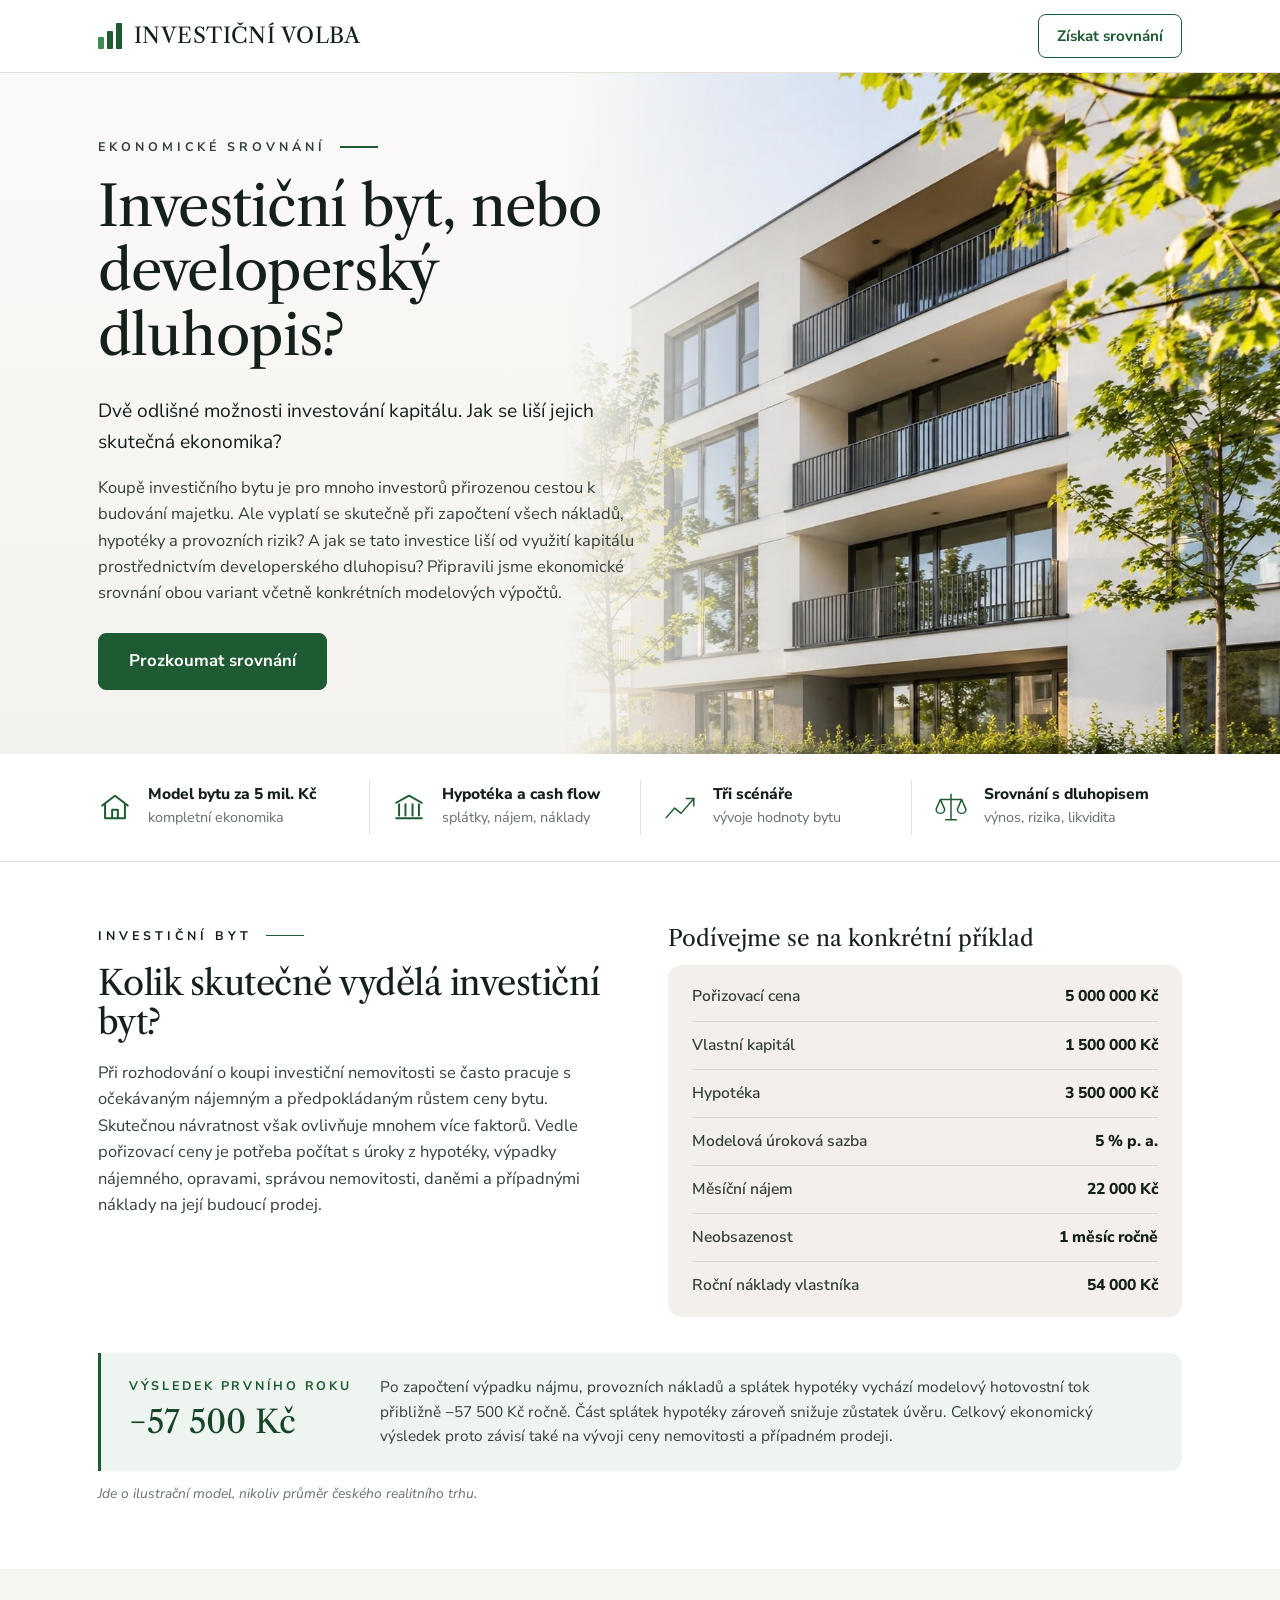
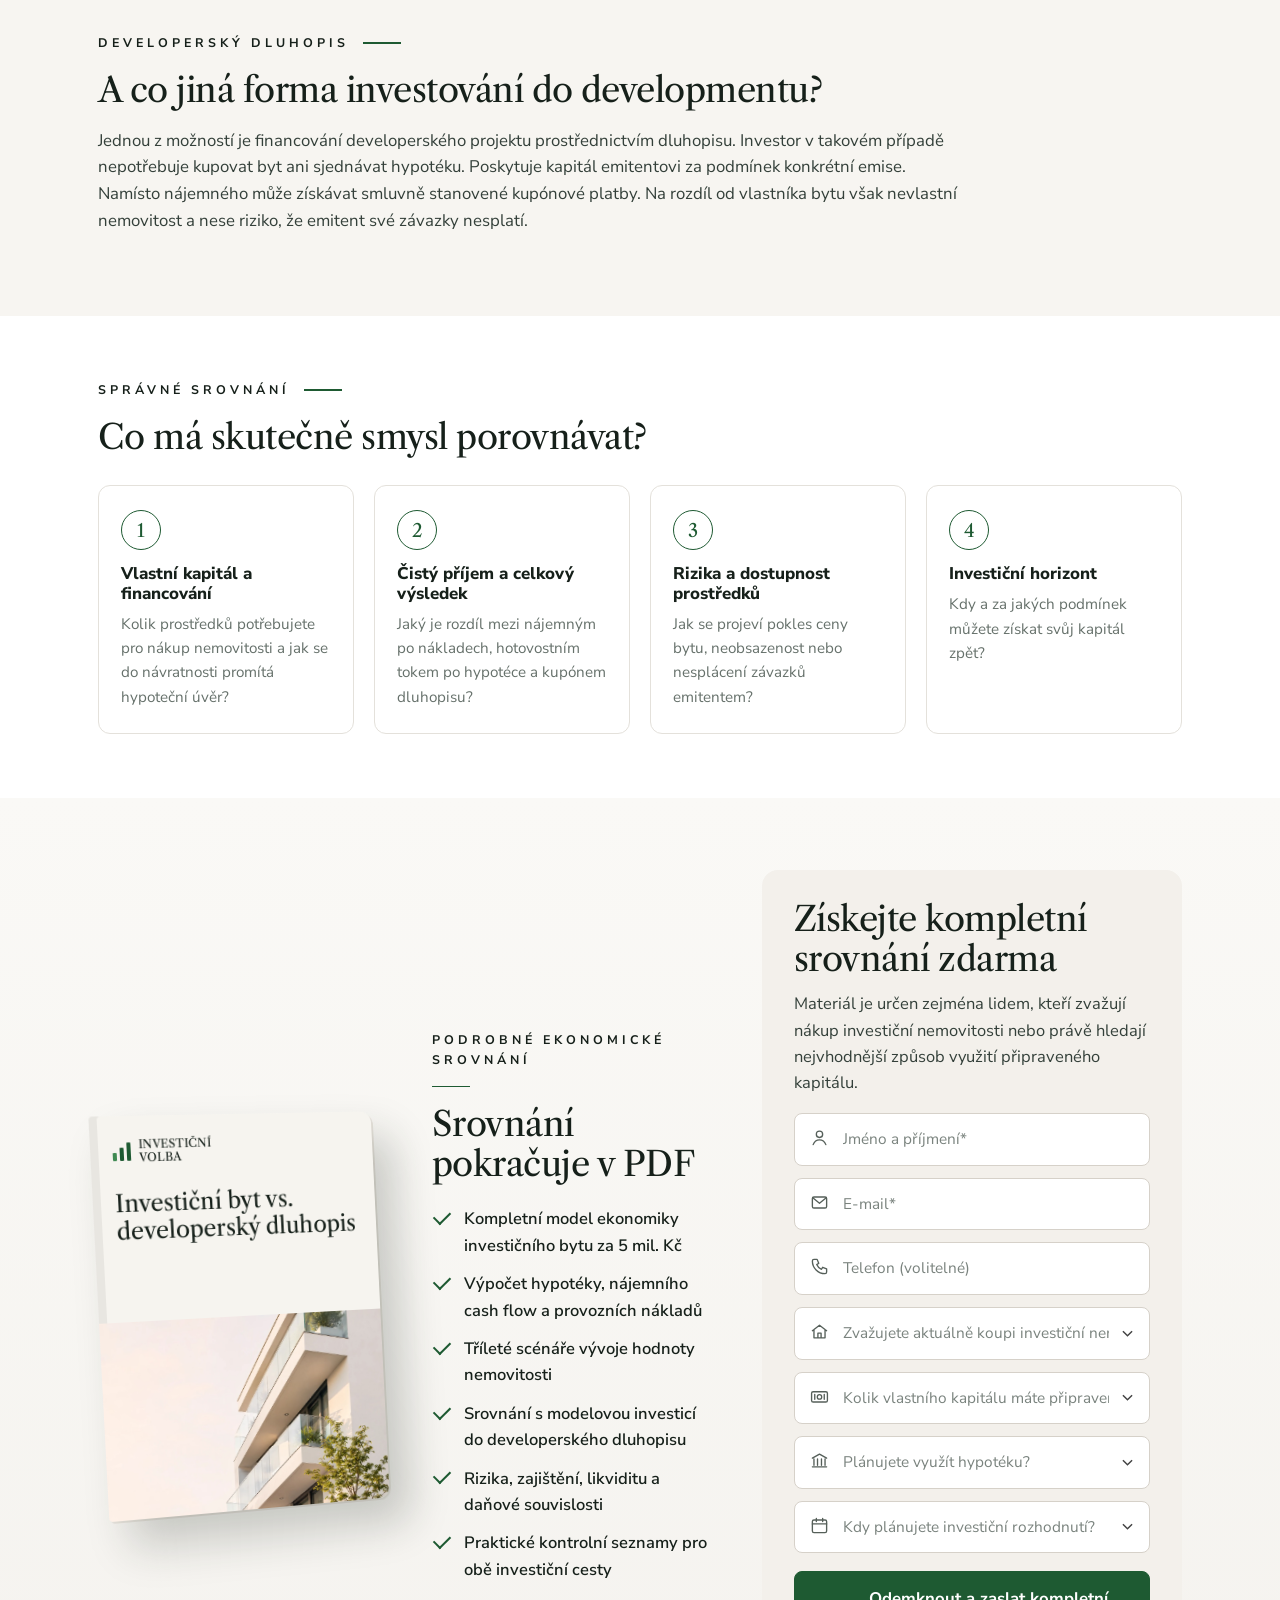
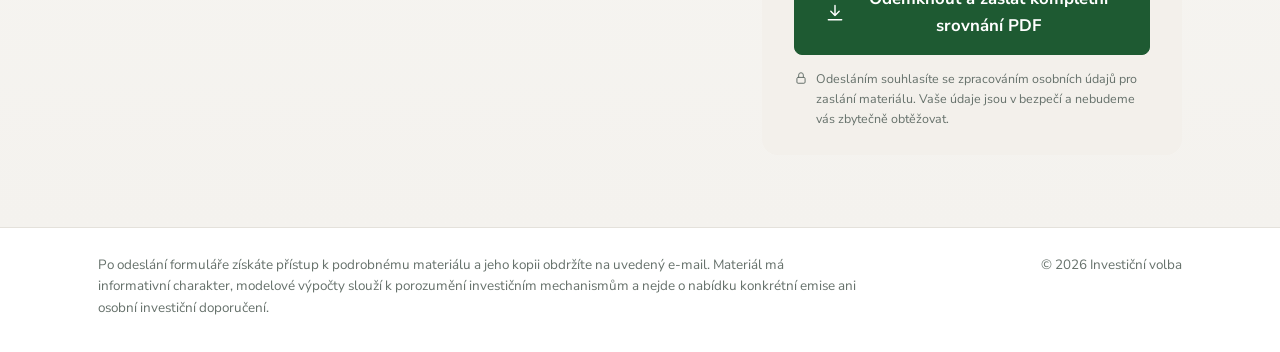
==== byt-vs-dluhopis/index.html @ 805ac39a "Investiční volba: landing page 5A a 5B s PDF za kontakt Co-Authored-By: Claude Opus 5.5 <noreply@ant" ====
<!doctype html>
<html lang="cs">
<head>
  <meta charset="utf-8">
  <meta name="viewport" content="width=device-width, initial-scale=1">
  <title>Investiční byt, nebo developerský dluhopis? | Investiční volba</title>
  <meta name="description" content="Dvě odlišné možnosti investování kapitálu. Ekonomické srovnání investičního bytu a developerského dluhopisu s modelovými výpočty v PDF zdarma.">
  <link rel="preconnect" href="https://fonts.googleapis.com">
  <link rel="preconnect" href="https://fonts.gstatic.com" crossorigin>
  <link href="https://fonts.googleapis.com/css2?family=Libre+Caslon+Text:wght@400;700&family=Nunito+Sans:opsz,wght@6..12,400;6..12,600;6..12,700;6..12,800&display=swap" rel="stylesheet">
  <link rel="stylesheet" href="../styles.css">
</head>
<body>
  <header class="topbar">
    <div class="wrap">
      <a href="#" class="logo"><span class="logo__mark"><i></i><i></i><i></i></span>INVESTIČNÍ VOLBA</a>
      <a href="#pruvodce" class="btn btn--outline">Získat srovnání</a>
    </div>
  </header>

  <main>
    <section class="hero">
      <div class="hero__img" style="background-image:url(../assets/hero-5b.jpg)" role="img" aria-label="Moderní bytový dům"></div>
      <div class="wrap">
        <div class="hero__text">
          <p class="eyebrow">Ekonomické srovnání</p>
          <h1>Investiční byt, nebo developerský dluhopis?</h1>
          <p class="sub">Dvě odlišné možnosti investování kapitálu. Jak se liší jejich skutečná ekonomika?</p>
          <p>Koupě investičního bytu je pro mnoho investorů přirozenou cestou k budování majetku. Ale vyplatí se skutečně při započtení všech nákladů, hypotéky a provozních rizik? A jak se tato investice liší od využití kapitálu prostřednictvím developerského dluhopisu? Připravili jsme ekonomické srovnání obou variant včetně konkrétních modelových výpočtů.</p>
          <a href="#priklad" class="btn">Prozkoumat srovnání</a>
        </div>
      </div>
    </section>

    <section class="strip" aria-label="Co najdete ve srovnání">
      <div class="wrap">
        <div class="strip__item">
          <svg class="icon" viewBox="0 0 24 24"><path d="M3 11l9-7 9 7M5 9.5V20h14V9.5M10 20v-6h4v6"/></svg>
          <div><strong>Model bytu za 5 mil. Kč</strong><span>kompletní ekonomika</span></div>
        </div>
        <div class="strip__item">
          <svg class="icon" viewBox="0 0 24 24"><path d="M3 9l9-5 9 5M5 10v8M9.5 10v8M14.5 10v8M19 10v8M3 20h18"/></svg>
          <div><strong>Hypotéka a cash flow</strong><span>splátky, nájem, náklady</span></div>
        </div>
        <div class="strip__item">
          <svg class="icon" viewBox="0 0 32 32"><path d="M3 26l8-9 6 5 12-14"/><path d="M22 8h7v7"/></svg>
          <div><strong>Tři scénáře</strong><span>vývoje hodnoty bytu</span></div>
        </div>
        <div class="strip__item">
          <svg class="icon" viewBox="0 0 32 32"><path d="M16 4v24M6 9h20M6 9l-4 9a4 4 0 008 0L6 9zM26 9l-4 9a4 4 0 008 0l-4-9zM11 28h10"/></svg>
          <div><strong>Srovnání s dluhopisem</strong><span>výnos, rizika, likvidita</span></div>
        </div>
      </div>
    </section>

    <section class="section" id="priklad">
      <div class="wrap cols">
        <div>
          <p class="eyebrow">Investiční byt</p>
          <h2>Kolik skutečně vydělá investiční byt?</h2>
          <p>Při rozhodování o koupi investiční nemovitosti se často pracuje s očekávaným nájemným a předpokládaným růstem ceny bytu. Skutečnou návratnost však ovlivňuje mnohem více faktorů. Vedle pořizovací ceny je potřeba počítat s úroky z hypotéky, výpadky nájemného, opravami, správou nemovitosti, daněmi a případnými náklady na její budoucí prodej.</p>
        </div>
        <div>
          <h3 style="font-family:var(--serif);font-weight:400;font-size:1.4rem;margin-bottom:14px">Podívejme se na konkrétní příklad</h3>
          <div class="table-card">
            <table class="table">
              <tr><th>Pořizovací cena</th><td>5 000 000 Kč</td></tr>
              <tr><th>Vlastní kapitál</th><td>1 500 000 Kč</td></tr>
              <tr><th>Hypotéka</th><td>3 500 000 Kč</td></tr>
              <tr><th>Modelová úroková sazba</th><td>5 % p. a.</td></tr>
              <tr><th>Měsíční nájem</th><td>22 000 Kč</td></tr>
              <tr><th>Neobsazenost</th><td>1 měsíc ročně</td></tr>
              <tr><th>Roční náklady vlastníka</th><td>54 000 Kč</td></tr>
            </table>
          </div>
        </div>
      </div>
      <div class="wrap">
        <div class="result">
          <div><span class="result__label">Výsledek prvního roku</span><span class="result__value">−57 500 Kč</span></div>
          <p>Po započtení výpadku nájmu, provozních nákladů a splátek hypotéky vychází modelový hotovostní tok přibližně −57 500 Kč ročně. Část splátek hypotéky zároveň snižuje zůstatek úvěru. Celkový ekonomický výsledek proto závisí také na vývoji ceny nemovitosti a případném prodeji.</p>
        </div>
        <p class="note">Jde o ilustrační model, nikoliv průměr českého realitního trhu.</p>
      </div>
    </section>

    <section class="section section--cream">
      <div class="wrap">
        <p class="eyebrow">Developerský dluhopis</p>
        <h2>A co jiná forma investování do developmentu?</h2>
        <p class="lead-text">Jednou z možností je financování developerského projektu prostřednictvím dluhopisu. Investor v takovém případě nepotřebuje kupovat byt ani sjednávat hypotéku. Poskytuje kapitál emitentovi za podmínek konkrétní emise. Namísto nájemného může získávat smluvně stanovené kupónové platby. Na rozdíl od vlastníka bytu však nevlastní nemovitost a nese riziko, že emitent své závazky nesplatí.</p>
      </div>
    </section>

    <section class="section">
      <div class="wrap">
        <p class="eyebrow">Správné srovnání</p>
        <h2>Co má skutečně smysl porovnávat?</h2>
        <div class="cards cards--4">
          <article class="card"><span class="num">1</span><h3>Vlastní kapitál a financování</h3><p>Kolik prostředků potřebujete pro nákup nemovitosti a jak se do návratnosti promítá hypoteční úvěr?</p></article>
          <article class="card"><span class="num">2</span><h3>Čistý příjem a celkový výsledek</h3><p>Jaký je rozdíl mezi nájemným po nákladech, hotovostním tokem po hypotéce a kupónem dluhopisu?</p></article>
          <article class="card"><span class="num">3</span><h3>Rizika a dostupnost prostředků</h3><p>Jak se projeví pokles ceny bytu, neobsazenost nebo nesplácení závazků emitentem?</p></article>
          <article class="card"><span class="num">4</span><h3>Investiční horizont</h3><p>Kdy a za jakých podmínek můžete získat svůj kapitál zpět?</p></article>
        </div>
      </div>
    </section>

    <section class="guide" id="pruvodce">
      <div class="wrap">
        <div class="book" aria-hidden="true">
          <div class="book__cover">
            <span class="book__brand"><span class="logo__mark"><i></i><i></i><i></i></span>Investiční<br>volba</span>
            <span class="book__title">Investiční byt vs. developerský dluhopis</span>
            <span class="book__img" style="background-image:url(../assets/obalka.jpg)"></span>
          </div>
        </div>

        <div>
          <p class="eyebrow eyebrow--under">Podrobné ekonomické srovnání</p>
          <h2>Srovnání pokračuje v PDF</h2>
          <ul class="checks">
            <li>Kompletní model ekonomiky investičního bytu za 5 mil. Kč</li>
            <li>Výpočet hypotéky, nájemního cash flow a provozních nákladů</li>
            <li>Tříleté scénáře vývoje hodnoty nemovitosti</li>
            <li>Srovnání s modelovou investicí do developerského dluhopisu</li>
            <li>Rizika, zajištění, likviditu a daňové souvislosti</li>
            <li>Praktické kontrolní seznamy pro obě investiční cesty</li>
          </ul>
        </div>

        <div class="form-card">
          <form id="leadForm" novalidate data-formular="Investiční volba 5B – Investiční byt vs. developerský dluhopis" data-pdf="../assets/Investicni_volba_5B_Investicni_byt_vs_developersky_dluhopis.pdf">
            <h2>Získejte kompletní srovnání zdarma</h2>
            <p>Materiál je určen zejména lidem, kteří zvažují nákup investiční nemovitosti nebo právě hledají nejvhodnější způsob využití připraveného kapitálu.</p>

            <div class="field">
              <svg class="icon" viewBox="0 0 24 24"><circle cx="12" cy="8" r="4"/><path d="M4 21c1.5-4 4.5-6 8-6s6.5 2 8 6"/></svg>
              <input name="name" type="text" placeholder="Jméno a příjmení*" autocomplete="name" aria-label="Jméno a příjmení" required>
              <small class="err">Vyplňte prosím jméno a příjmení.</small>
            </div>
            <div class="field">
              <svg class="icon" viewBox="0 0 24 24"><rect x="3" y="5" width="18" height="14" rx="2"/><path d="M3.5 6l8.5 7 8.5-7"/></svg>
              <input name="email" type="email" placeholder="E-mail*" autocomplete="email" aria-label="E-mail" required>
              <small class="err">Zadejte platný e-mail, pošleme vám na něj kopii PDF.</small>
            </div>
            <div class="field">
              <svg class="icon" viewBox="0 0 24 24"><path d="M5 3h4l2 5-2.5 1.5a11 11 0 006 6L16 13l5 2v4a2 2 0 01-2 2A16 16 0 013 5a2 2 0 012-2z"/></svg>
              <input name="phone" type="tel" placeholder="Telefon (volitelné)" autocomplete="tel" aria-label="Telefon">
              <small class="err">Zkontrolujte prosím telefonní číslo.</small>
            </div>
            <div class="field">
              <svg class="icon" viewBox="0 0 24 24"><path d="M3 11l9-7 9 7M5 9.5V20h14V9.5M10 20v-6h4v6"/></svg>
              <select name="koupe" aria-label="Zvažujete aktuálně koupi investiční nemovitosti?" required>
                <option value="" selected disabled>Zvažujete aktuálně koupi investiční nemovitosti?</option>
                <option>Ano, aktivně hledám</option>
                <option>Spíše ano, zatím zjišťuji</option>
                <option>Spíše ne, hledám jiné možnosti</option>
                <option>Investiční byt už vlastním</option>
              </select>
            </div>
            <div class="field">
              <svg class="icon" viewBox="0 0 24 24"><rect x="2" y="6" width="20" height="13" rx="2"/><circle cx="12" cy="12.5" r="2.8"/><path d="M6 9.5v6M18 9.5v6"/></svg>
              <select name="kapital" aria-label="Kolik vlastního kapitálu máte připraveno?" required>
                <option value="" selected disabled>Kolik vlastního kapitálu máte připraveno?</option>
                <option>Do 500 000 Kč</option>
                <option>500 000 – 1 000 000 Kč</option>
                <option>1 – 2 mil. Kč</option>
                <option>2 – 5 mil. Kč</option>
                <option>Nad 5 mil. Kč</option>
              </select>
            </div>
            <div class="field">
              <svg class="icon" viewBox="0 0 24 24"><path d="M3 9l9-5 9 5M5 10v8M9.5 10v8M14.5 10v8M19 10v8M3 20h18"/></svg>
              <select name="hypoteka" aria-label="Plánujete využít hypotéku?" required>
                <option value="" selected disabled>Plánujete využít hypotéku?</option>
                <option>Ano</option>
                <option>Možná, zatím nevím</option>
                <option>Ne, z vlastních zdrojů</option>
              </select>
            </div>
            <div class="field">
              <svg class="icon" viewBox="0 0 24 24"><rect x="3" y="5" width="18" height="16" rx="2"/><path d="M3 10h18M8 3v4M16 3v4"/></svg>
              <select name="rozhodnuti" aria-label="Kdy plánujete investiční rozhodnutí?" required>
                <option value="" selected disabled>Kdy plánujete investiční rozhodnutí?</option>
                <option>Do 3 měsíců</option>
                <option>Do 6 měsíců</option>
                <option>Do 1 roku</option>
                <option>Zatím neplánuji</option>
              </select>
            </div>

            <button type="submit" class="btn btn--full">
              <svg class="icon" viewBox="0 0 24 24"><path d="M12 3v12M7 10l5 5 5-5M4 20h16"/></svg>
              Odemknout a zaslat kompletní srovnání PDF
            </button>
            <p class="secure"><svg class="icon" viewBox="0 0 24 24"><rect x="5" y="11" width="14" height="10" rx="2"/><path d="M8 11V7a4 4 0 018 0v4"/></svg>Odesláním souhlasíte se zpracováním osobních údajů pro zaslání materiálu. Vaše údaje jsou v bezpečí a nebudeme vás zbytečně obtěžovat.</p>
          </form>

          <div class="thanks" id="thanks" hidden>
            <h2>Děkujeme!</h2>
            <p>Kompletní srovnání je připravené ke stažení.</p>
            <a class="btn" href="#" download>
              <svg class="icon" viewBox="0 0 24 24"><path d="M12 3v12M7 10l5 5 5-5M4 20h16"/></svg>
              Stáhnout PDF
            </a>
          </div>
        </div>
      </div>
    </section>
  </main>

  <footer class="footer">
    <div class="wrap">
      <p>Po odeslání formuláře získáte přístup k podrobnému materiálu a jeho kopii obdržíte na uvedený e-mail. Materiál má informativní charakter, modelové výpočty slouží k porozumění investičním mechanismům a nejde o nabídku konkrétní emise ani osobní investiční doporučení.</p>
      <p>© 2026 Investiční volba</p>
    </div>
  </footer>

  <script src="../script.js"></script>
</body>
</html>
---- styles.css ----
:root {
  --ink: #16201a;
  --text: #34403a;
  --muted: #66716b;
  --bg: #ffffff;
  --cream: #f7f5f1;
  --card: #f3f0eb;
  --line: #e4e1db;
  --green: #1e5a32;
  --green-dark: #154426;
  --green-soft: #eef4ef;
  --err: #b3261e;
  --serif: "Libre Caslon Text", Georgia, serif;
  --sans: "Nunito Sans", system-ui, -apple-system, sans-serif;
}

* { box-sizing: border-box; }
html { scroll-behavior: smooth; }
body { margin: 0; font-family: var(--sans); color: var(--text); background: var(--bg); line-height: 1.6; font-size: 16.5px; }
h1, h2, h3 { color: var(--ink); line-height: 1.15; margin: 0 0 .5em; }
h1, h2 { font-family: var(--serif); font-weight: 400; letter-spacing: -.015em; }
h1 { font-size: clamp(2.2rem, 4.6vw, 3.5rem); }
h2 { font-size: clamp(1.6rem, 2.8vw, 2.15rem); }
h3 { font-size: 1.06rem; font-weight: 800; }
p { margin: 0 0 1em; }
.wrap { max-width: 1140px; margin: 0 auto; padding: 0 28px; }

.eyebrow {
  display: flex; align-items: center; gap: 14px; margin: 0 0 18px;
  font-size: .78rem; font-weight: 700; letter-spacing: .32em; text-transform: uppercase; color: var(--ink);
}
.eyebrow::after { content: ""; width: 38px; height: 1.5px; background: var(--green); }
.eyebrow--under { flex-direction: column; align-items: flex-start; gap: 16px; }

.icon { width: 20px; height: 20px; flex: none; stroke: currentColor; fill: none; stroke-width: 1.7; stroke-linecap: round; stroke-linejoin: round; }

/* Buttons */
.btn {
  display: inline-flex; align-items: center; justify-content: center; gap: 12px;
  background: var(--green); color: #fff; text-decoration: none; font: inherit; font-weight: 700; font-size: 1.05rem;
  padding: 14px 30px; border: 1.5px solid var(--green); border-radius: 8px; cursor: pointer; transition: background .15s;
}
.btn:hover { background: var(--green-dark); }
.btn--outline { background: transparent; color: var(--green); padding: 9px 18px; font-size: .95rem; }
.btn--outline:hover { background: var(--green); color: #fff; }
.btn--full { width: 100%; }
.btn:disabled { opacity: .7; cursor: default; }

/* Header */
.topbar { position: sticky; top: 0; z-index: 20; background: rgba(255,255,255,.95); backdrop-filter: blur(8px); border-bottom: 1px solid var(--line); }
.topbar .wrap { display: flex; align-items: center; justify-content: space-between; height: 72px; }
.logo { display: flex; align-items: center; gap: 12px; text-decoration: none; color: var(--ink); font-family: var(--serif); font-size: 1.35rem; letter-spacing: .02em; }
.logo__mark { display: flex; align-items: flex-end; gap: 3px; height: 26px; }
.logo__mark i { width: 6px; background: var(--green); border-radius: 1px; }
.logo__mark i:nth-child(1) { height: 45%; background: #3f8a52; }
.logo__mark i:nth-child(2) { height: 70%; }
.logo__mark i:nth-child(3) { height: 100%; }

/* Hero */
.hero { position: relative; overflow: hidden; background: linear-gradient(180deg, #fbfaf8, #f4f2ee); }
.hero__img {
  position: absolute; top: 0; right: 0; bottom: 0; width: 56%; background: right center / cover no-repeat;
  -webkit-mask-image: linear-gradient(to right, transparent 0%, #000 42%);
          mask-image: linear-gradient(to right, transparent 0%, #000 42%);
}
.hero .wrap { position: relative; z-index: 1; padding-top: 64px; padding-bottom: 64px; }
.hero__text { max-width: 560px; }
.hero .sub { font-size: 1.2rem; color: var(--ink); margin-bottom: .9em; }
.hero p { color: var(--text); }
.hero .btn { margin-top: 10px; }

/* Feature strip */
.strip { border-bottom: 1px solid var(--line); }
.strip .wrap { display: grid; grid-template-columns: repeat(4, 1fr); padding-top: 26px; padding-bottom: 26px; }
.strip__item { display: flex; align-items: center; gap: 16px; padding: 4px 22px; border-left: 1px solid var(--line); }
.strip__item:first-child { border-left: 0; padding-left: 0; }
.strip__item .icon { width: 34px; height: 34px; color: var(--green); stroke-width: 1.4; }
.strip__item strong { display: block; color: var(--ink); font-weight: 800; font-size: .97rem; line-height: 1.3; }
.strip__item span { font-size: .9rem; color: var(--muted); line-height: 1.3; }

/* Content sections */
.section { padding: 64px 0; }
.section--cream { background: var(--cream); }
.section .lead-text { max-width: 860px; font-size: 1.05rem; }

.cards { display: grid; gap: 20px; margin-top: 28px; }
.cards--3 { grid-template-columns: repeat(3, 1fr); }
.cards--4 { grid-template-columns: repeat(4, 1fr); }
.card { background: #fff; border: 1px solid var(--line); border-radius: 12px; padding: 24px 22px; }
.section--cream .card { border-color: transparent; box-shadow: 0 6px 20px rgba(30,40,30,.05); }
.num {
  display: grid; place-items: center; width: 40px; height: 40px; margin-bottom: 14px; border-radius: 50%;
  border: 1.5px solid var(--green); color: var(--green); font-family: var(--serif); font-size: 1.15rem;
}
.card p { font-size: .95rem; color: var(--muted); margin: 0; }

.cols { display: grid; grid-template-columns: 1fr 1fr; gap: 56px; align-items: start; }

/* Example table (5B) */
.table-card { background: var(--card); border-radius: 14px; padding: 8px 24px; }
.table { width: 100%; border-collapse: collapse; font-size: .98rem; }
.table th, .table td { padding: 11px 0; border-bottom: 1px solid #ddd8d0; text-align: left; }
.table th { font-weight: 600; color: var(--text); }
.table td { text-align: right; font-weight: 800; color: var(--ink); white-space: nowrap; }
.table tr:last-child th, .table tr:last-child td { border-bottom: 0; }

.result {
  display: grid; grid-template-columns: auto 1fr; gap: 28px; align-items: center; margin-top: 36px;
  background: var(--green-soft); border-left: 3px solid var(--green); border-radius: 0 12px 12px 0; padding: 22px 28px;
}
.result__label { font-size: .78rem; font-weight: 700; letter-spacing: .22em; text-transform: uppercase; color: var(--green); display: block; }
.result__value { font-family: var(--serif); font-size: 2rem; color: var(--green-dark); white-space: nowrap; }
.result p { margin: 0; font-size: .96rem; }
.note { font-style: italic; font-size: .86rem; color: var(--muted); margin: 12px 0 0; }

/* Guide + form */
.guide { background: linear-gradient(180deg, #faf9f6, #f4f2ee); padding: 72px 0; }
.guide .wrap { display: grid; grid-template-columns: 290px 1fr 420px; gap: 44px; align-items: center; }
.book { perspective: 1400px; }
.book__cover {
  position: relative; aspect-ratio: 3 / 4.1; border-radius: 4px 12px 12px 4px; overflow: hidden;
  background: #f6f4ef; transform: rotateY(14deg) rotateZ(-3deg);
  box-shadow: inset 8px 0 0 rgba(0,0,0,.06), 22px 26px 44px rgba(30,40,30,.22), 2px 2px 0 #e7e3dc;
  display: flex; flex-direction: column; padding: 22px 22px 0;
}
.book__brand { display: flex; align-items: center; gap: 8px; font-family: var(--serif); font-size: .72rem; line-height: 1.1; color: var(--ink); text-transform: uppercase; }
.book__brand .logo__mark { height: 18px; }
.book__brand .logo__mark i { width: 4px; }
.book__title { font-family: var(--serif); font-size: 1.45rem; line-height: 1.15; color: var(--ink); margin: 26px 0 0; }
.book__img { margin: auto -22px 0; height: 52%; background: 80% center / cover no-repeat; }

.checks { list-style: none; padding: 0; margin: 22px 0 0; }
.checks li { position: relative; padding-left: 32px; margin-bottom: 12px; color: var(--ink); font-weight: 600; }
.checks li::before { content: ""; position: absolute; left: 2px; top: .3em; width: 14px; height: 8px; border-left: 2px solid var(--green); border-bottom: 2px solid var(--green); transform: rotate(-45deg); }

.form-card { background: var(--card); border-radius: 16px; padding: 30px 32px 26px; }
.form-card h2 { margin-bottom: .35em; }
.form-card > p { font-size: .95rem; color: var(--muted); }
.field { position: relative; margin-bottom: 12px; }
.field .icon { position: absolute; left: 16px; top: 15px; color: #555f59; width: 19px; height: 19px; }
.field input, .field select {
  width: 100%; font: inherit; font-size: .96rem; color: var(--ink); background: #fff;
  border: 1px solid #d6d1c9; border-radius: 8px; padding: 13px 14px 13px 48px; min-height: 50px;
}
.field select { appearance: none; -webkit-appearance: none; padding-right: 40px; color: var(--ink);
  background: #fff url("data:image/svg+xml,%3Csvg xmlns='http://www.w3.org/2000/svg' viewBox='0 0 12 8'%3E%3Cpath d='M1 1.5l5 5 5-5' fill='none' stroke='%23444' stroke-width='1.6'/%3E%3C/svg%3E") right 16px center / 11px no-repeat; }
.field select:invalid { color: #7a837e; }
.field input::placeholder { color: #7a837e; }
.field input:focus, .field select:focus { outline: 3px solid rgba(30,90,50,.15); border-color: var(--green); }
.field.invalid input { border-color: var(--err); }
.err { display: none; color: var(--err); font-size: .8rem; margin: 4px 0 0 4px; }
.field.invalid .err { display: block; }
.form-card .btn { margin-top: 6px; }
.secure { display: flex; gap: 8px; align-items: flex-start; font-size: .78rem; color: var(--muted); margin: 14px 0 0; }
.secure .icon { width: 14px; height: 14px; margin-top: 2px; }
.thanks { text-align: center; padding: 10px 0; }
.thanks h2 { color: var(--green-dark); }

.footer { border-top: 1px solid var(--line); padding: 26px 0 34px; font-size: .84rem; color: var(--muted); }
.footer .wrap { display: flex; justify-content: space-between; gap: 20px; flex-wrap: wrap; }
.footer p { margin: 0; max-width: 760px; }

/* Responsive */
@media (max-width: 1040px) {
  .guide .wrap { grid-template-columns: 220px 1fr; }
  .form-card { grid-column: 1 / -1; }
}
@media (max-width: 860px) {
  .wrap { padding: 0 20px; }
  .hero { display: flex; flex-direction: column-reverse; }
  .hero__img { position: relative; width: 100%; height: 240px; -webkit-mask-image: linear-gradient(to bottom, transparent, #000 35%); mask-image: linear-gradient(to bottom, transparent, #000 35%); }
  .hero .wrap { padding-top: 36px; padding-bottom: 8px; }
  .strip .wrap { grid-template-columns: 1fr 1fr; gap: 18px 0; }
  .strip__item:nth-child(3) { border-left: 0; padding-left: 0; }
  .cards--3, .cards--4 { grid-template-columns: 1fr 1fr; }
  .cols { grid-template-columns: 1fr; gap: 32px; }
  .section, .guide { padding: 48px 0; }
}
@media (max-width: 600px) {
  .topbar .btn--outline { display: none; }
  .strip .wrap { grid-template-columns: 1fr; }
  .strip__item { border-left: 0; padding-left: 0; }
  .cards--3, .cards--4 { grid-template-columns: 1fr; }
  .guide .wrap { grid-template-columns: 1fr; }
  .book { max-width: 200px; margin: 0 auto; }
  .result { grid-template-columns: 1fr; gap: 10px; }
  .form-card { padding: 24px 18px; }
  .btn { width: 100%; }
}
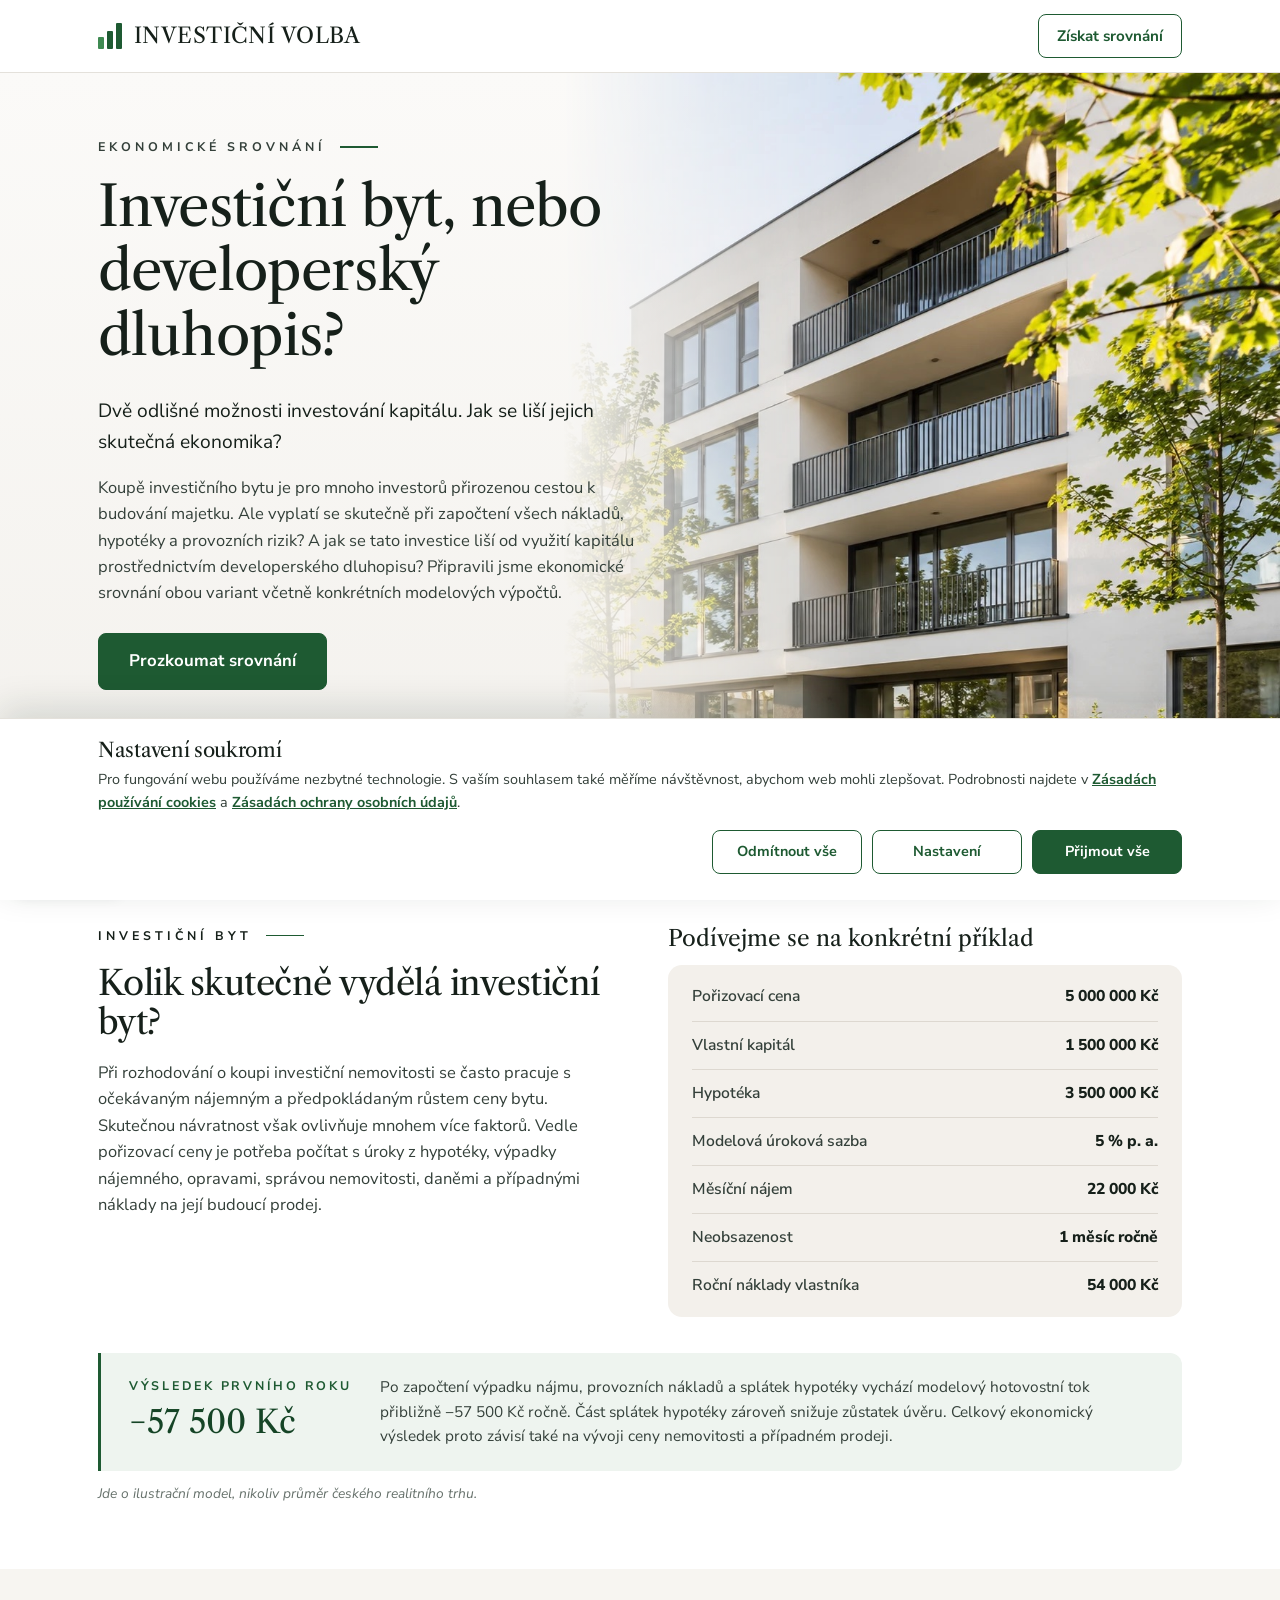
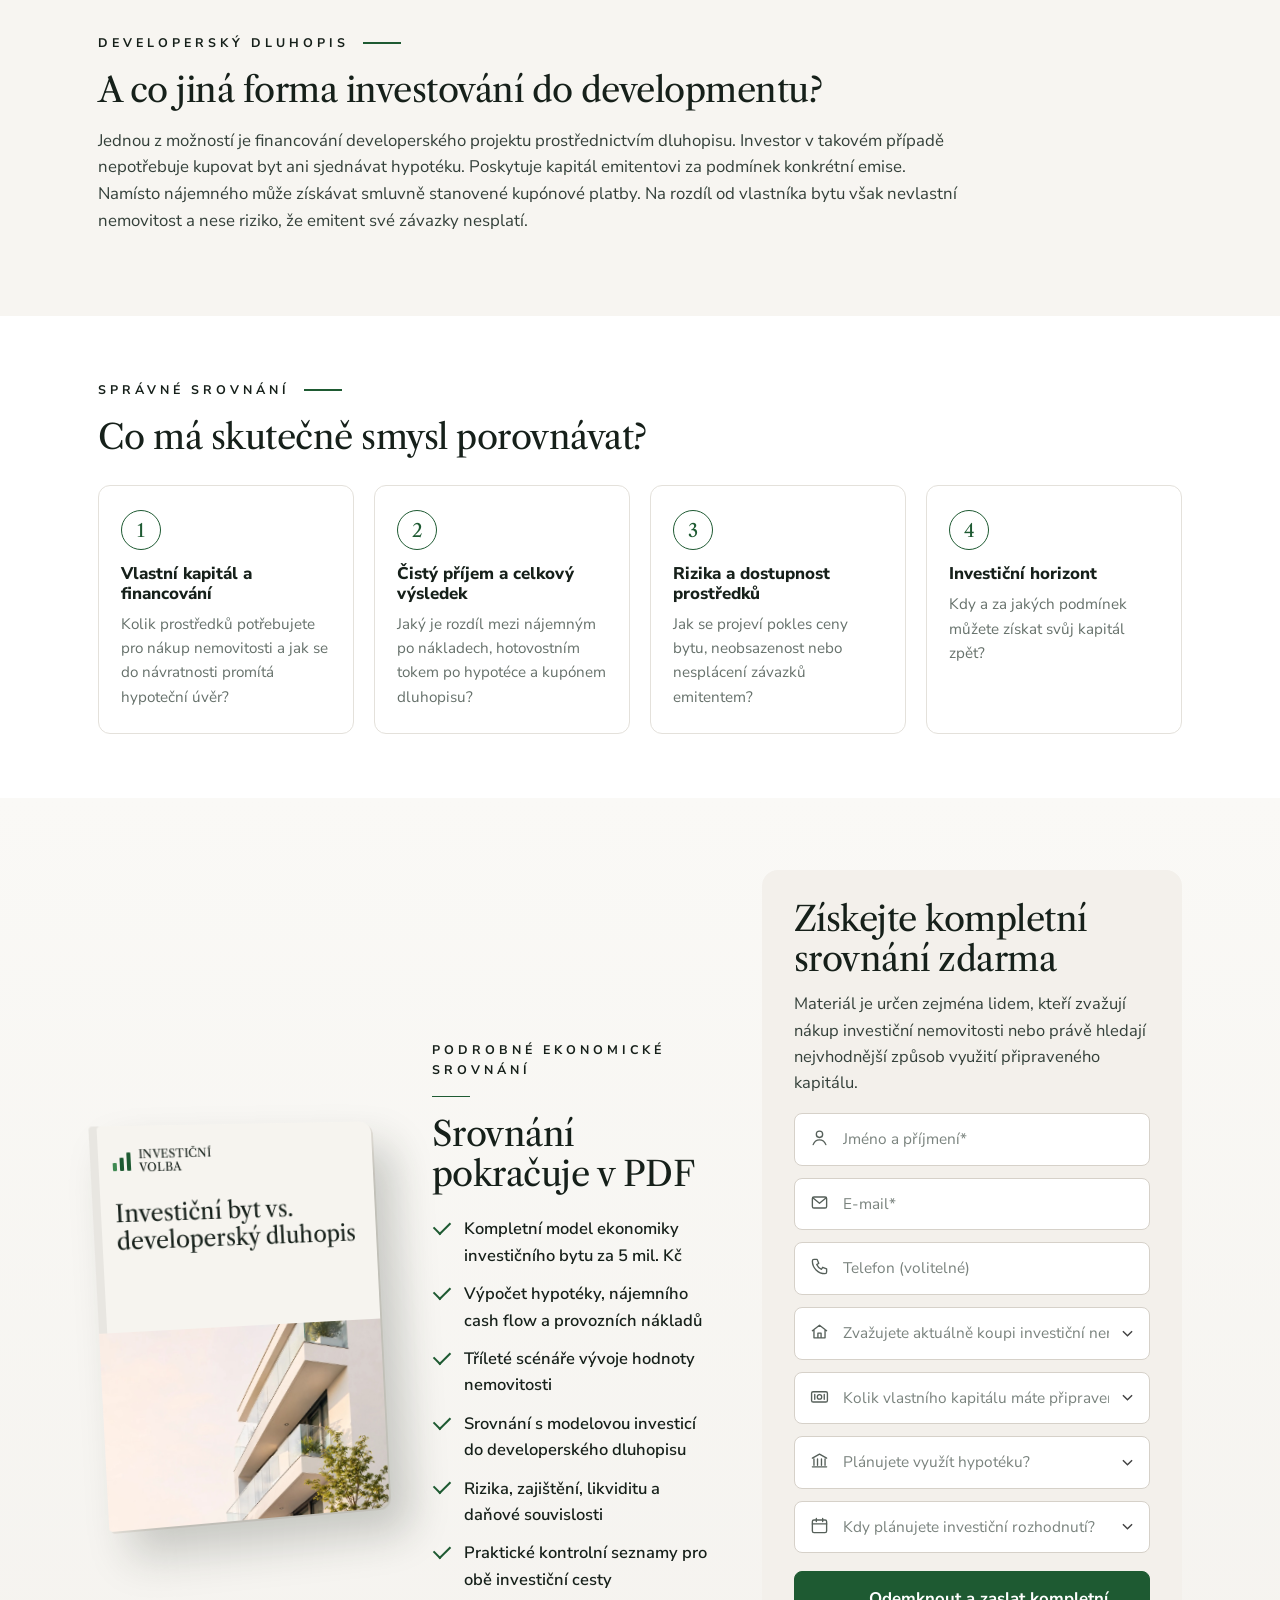
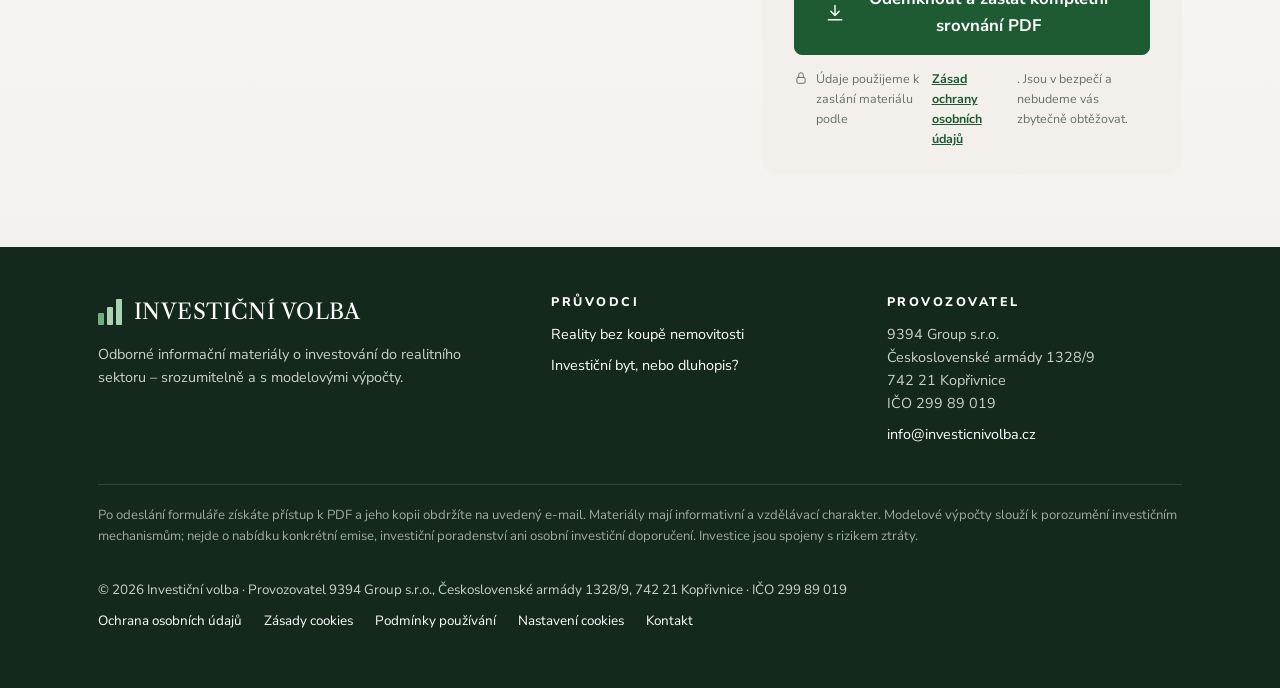
==== commit a14019c9: "Patička s provozovatelem, právní stránky (GDPR, cookies, podmínky) a lišta souhlasu; měření CRM až p" ====
--- a/byt-vs-dluhopis/index.html
+++ b/byt-vs-dluhopis/index.html
@@ -8,7 +8,9 @@
   <link rel="preconnect" href="https://fonts.googleapis.com">
   <link rel="preconnect" href="https://fonts.gstatic.com" crossorigin>
   <link href="https://fonts.googleapis.com/css2?family=Libre+Caslon+Text:wght@400;700&family=Nunito+Sans:opsz,wght@6..12,400;6..12,600;6..12,700;6..12,800&display=swap" rel="stylesheet">
-  <link rel="stylesheet" href="../styles.css">
+  <link rel="stylesheet" href="../styles.css?v=3">
+  <script src="../crm.js?v=2" defer></script>
+  <script src="../cookies.js?v=1" defer></script>
 </head>
 <body>
   <header class="topbar">
@@ -26,13 +28,13 @@
           <p class="eyebrow">Ekonomické srovnání</p>
           <h1>Investiční byt, nebo developerský dluhopis?</h1>
           <p class="sub">Dvě odlišné možnosti investování kapitálu. Jak se liší jejich skutečná ekonomika?</p>
-          <p>Koupě investičního bytu je pro mnoho investorů přirozenou cestou k budování majetku. Ale vyplatí se skutečně při započtení všech nákladů, hypotéky a provozních rizik? A jak se tato investice liší od využití kapitálu prostřednictvím developerského dluhopisu? Připravili jsme ekonomické srovnání obou variant včetně konkrétních modelových výpočtů.</p>
+          <p class="hide-mobile">Koupě investičního bytu je pro mnoho investorů přirozenou cestou k budování majetku. Ale vyplatí se skutečně při započtení všech nákladů, hypotéky a provozních rizik? A jak se tato investice liší od využití kapitálu prostřednictvím developerského dluhopisu? Připravili jsme ekonomické srovnání obou variant včetně konkrétních modelových výpočtů.</p>
           <a href="#priklad" class="btn">Prozkoumat srovnání</a>
         </div>
       </div>
     </section>
 
-    <section class="strip" aria-label="Co najdete ve srovnání">
+    <section class="strip hide-mobile" aria-label="Co najdete ve srovnání">
       <div class="wrap">
         <div class="strip__item">
           <svg class="icon" viewBox="0 0 24 24"><path d="M3 11l9-7 9 7M5 9.5V20h14V9.5M10 20v-6h4v6"/></svg>
@@ -84,7 +86,7 @@
       </div>
     </section>
 
-    <section class="section section--cream">
+    <section class="section section--cream hide-mobile">
       <div class="wrap">
         <p class="eyebrow">Developerský dluhopis</p>
         <h2>A co jiná forma investování do developmentu?</h2>
@@ -193,7 +195,7 @@
               <svg class="icon" viewBox="0 0 24 24"><path d="M12 3v12M7 10l5 5 5-5M4 20h16"/></svg>
               Odemknout a zaslat kompletní srovnání PDF
             </button>
-            <p class="secure"><svg class="icon" viewBox="0 0 24 24"><rect x="5" y="11" width="14" height="10" rx="2"/><path d="M8 11V7a4 4 0 018 0v4"/></svg>Odesláním souhlasíte se zpracováním osobních údajů pro zaslání materiálu. Vaše údaje jsou v bezpečí a nebudeme vás zbytečně obtěžovat.</p>
+            <p class="secure"><svg class="icon" viewBox="0 0 24 24"><rect x="5" y="11" width="14" height="10" rx="2"/><path d="M8 11V7a4 4 0 018 0v4"/></svg>Údaje použijeme k zaslání materiálu podle <a href="../zasady-ochrany-osobnich-udaju.html">Zásad ochrany osobních údajů</a>. Jsou v bezpečí a nebudeme vás zbytečně obtěžovat.</p>
           </form>
 
           <div class="thanks" id="thanks" hidden>
@@ -209,13 +211,40 @@
     </section>
   </main>
 
-  <footer class="footer">
-    <div class="wrap">
-      <p>Po odeslání formuláře získáte přístup k podrobnému materiálu a jeho kopii obdržíte na uvedený e-mail. Materiál má informativní charakter, modelové výpočty slouží k porozumění investičním mechanismům a nejde o nabídku konkrétní emise ani osobní investiční doporučení.</p>
-      <p>© 2026 Investiční volba</p>
+  <footer class="site-foot">
+  <div class="wrap">
+    <div class="foot-grid">
+      <div>
+        <a href="../" class="logo"><span class="logo__mark"><i></i><i></i><i></i></span>INVESTIČNÍ VOLBA</a>
+        <p>Odborné informační materiály o investování do realitního sektoru – srozumitelně a s modelovými výpočty.</p>
+      </div>
+      <div>
+        <h3>Průvodci</h3>
+        <ul>
+          <li><a href="../reality-bez-koupe/">Reality bez koupě nemovitosti</a></li>
+          <li><a href="../byt-vs-dluhopis/">Investiční byt, nebo dluhopis?</a></li>
+        </ul>
+      </div>
+      <div>
+        <h3>Provozovatel</h3>
+        <p>9394 Group s.r.o.<br>Československé armády 1328/9<br>742 21 Kopřivnice<br>IČO 299 89 019</p>
+        <p><a href="mailto:info@investicnivolba.cz">info@investicnivolba.cz</a></p>
+      </div>
     </div>
-  </footer>
-
-  <script src="../script.js"></script>
+    <p class="foot-note">Po odeslání formuláře získáte přístup k PDF a jeho kopii obdržíte na uvedený e-mail. Materiály mají informativní a vzdělávací charakter. Modelové výpočty slouží k porozumění investičním mechanismům; nejde o nabídku konkrétní emise, investiční poradenství ani osobní investiční doporučení. Investice jsou spojeny s rizikem ztráty.</p>
+    <div class="foot-bottom">
+      <span>© 2026 Investiční volba · Provozovatel 9394 Group s.r.o., Československé armády 1328/9, 742 21 Kopřivnice · IČO 299 89 019</span>
+      <nav aria-label="Právní informace">
+        <a href="../zasady-ochrany-osobnich-udaju.html">Ochrana osobních údajů</a>
+        <a href="../zasady-cookies.html">Zásady cookies</a>
+        <a href="../podminky-pouzivani.html">Podmínky používání</a>
+        <button type="button" data-open-cookies>Nastavení cookies</button>
+        <a href="mailto:info@investicnivolba.cz">Kontakt</a>
+      </nav>
+    </div>
+  </div>
+</footer>
+
+  <script src="../script.js?v=2"></script>
 </body>
 </html>
--- a/styles.css
+++ b/styles.css
@@ -187,3 +187,65 @@
   .form-card { padding: 24px 18px; }
   .btn { width: 100%; }
 }
+
+/* Mobil: méně textu, kratší rolování */
+@media (max-width: 600px) {
+  .hide-mobile { display: none !important; }
+}
+
+/* Patička */
+.site-foot { background: #15281c; color: rgba(255,255,255,.78); font-size: .9rem; padding: 48px 0 56px; margin-top: 0; }
+.site-foot a, .site-foot button { color: #fff; text-decoration: none; }
+.site-foot a:hover, .site-foot button:hover { color: #a9d3b3; }
+.site-foot .logo { color: #fff; margin-bottom: 14px; }
+.site-foot .logo__mark i { background: #a9d3b3; }
+.site-foot .logo__mark i:nth-child(1) { background: #6fae7e; }
+.foot-grid { display: grid; grid-template-columns: 1.4fr 1fr 1fr; gap: 40px; padding-bottom: 30px; border-bottom: 1px solid rgba(255,255,255,.14); }
+.foot-grid h3 { color: #fff; font-size: .78rem; letter-spacing: .2em; text-transform: uppercase; margin-bottom: 14px; }
+.foot-grid ul { list-style: none; padding: 0; margin: 0; }
+.foot-grid li { margin-bottom: 8px; }
+.foot-grid p { margin: 0 0 8px; }
+.foot-note { font-size: .82rem; color: rgba(255,255,255,.6); padding-top: 20px; }
+.foot-bottom { display: flex; flex-wrap: wrap; justify-content: space-between; gap: 10px 26px; padding-top: 18px; font-size: .84rem; }
+.foot-bottom nav { display: flex; flex-wrap: wrap; gap: 8px 22px; }
+.foot-bottom button { background: none; border: 0; padding: 0; font: inherit; cursor: pointer; }
+@media (max-width: 860px) { .foot-grid { grid-template-columns: 1fr; gap: 26px; } }
+
+/* Cookie lišta */
+.ck-bar { position: fixed; left: 0; right: 0; bottom: 0; z-index: 90; background: #fff; border-top: 1px solid var(--line); box-shadow: 0 -10px 34px rgba(20,40,28,.14); transform: translateY(100%); transition: transform .25s ease; font-size: .9rem; }
+.ck-bar.is-open { transform: none; }
+.ck-inner { position: relative; max-width: 1140px; margin: 0 auto; padding: 20px 28px 26px; max-height: 85vh; overflow: auto; }
+.ck-bar h2 { font-size: 1.25rem; margin: 0 0 6px; }
+.ck-l1 p { margin: 0; color: var(--text); line-height: 1.6; }
+.ck-bar a { color: var(--green); font-weight: 700; }
+.ck-l2 { margin-top: 16px; padding-top: 16px; border-top: 1px solid var(--line); }
+.ck-grid { display: grid; grid-template-columns: repeat(3, minmax(0, 1fr)); gap: 14px; }
+.ck-cat { padding: 14px; border: 1px solid var(--line); border-radius: 12px; background: var(--cream); }
+.ck-cat-head { display: flex; gap: 12px; align-items: flex-start; }
+.ck-cat b { display: block; color: var(--ink); }
+.ck-cat small { display: block; margin-top: 3px; font-size: .82rem; color: var(--muted); line-height: 1.45; }
+.ck-always { flex: none; padding: 4px 8px; border-radius: 20px; background: var(--green-soft); color: var(--green); font-size: .72rem; font-weight: 800; white-space: nowrap; }
+.ck-switch { position: relative; flex: none; width: 38px; height: 22px; cursor: pointer; }
+.ck-switch input { position: absolute; opacity: 0; width: 100%; height: 100%; margin: 0; cursor: pointer; }
+.ck-switch i { position: absolute; inset: 0; border-radius: 22px; background: #c9cfcb; transition: background .2s; }
+.ck-switch i::after { content: ""; position: absolute; top: 3px; left: 3px; width: 16px; height: 16px; border-radius: 50%; background: #fff; box-shadow: 0 1px 3px rgba(0,0,0,.2); transition: transform .2s; }
+.ck-switch input:checked + i { background: var(--green); }
+.ck-switch input:checked + i::after { transform: translateX(16px); }
+.ck-switch input:focus-visible + i { outline: 2px solid var(--green); outline-offset: 2px; }
+.ck-details { margin-top: 10px; font-size: .82rem; }
+.ck-details summary { cursor: pointer; color: var(--green); font-weight: 700; }
+.ck-tech { width: 100%; margin-top: 8px; border-collapse: collapse; font-size: .78rem; }
+.ck-tech th, .ck-tech td { padding: 6px; border-bottom: 1px solid var(--line); text-align: left; vertical-align: top; }
+.ck-none { margin: 8px 0 0; color: var(--muted); font-size: .82rem; }
+.ck-docs { margin: 12px 0 0; font-size: .82rem; color: var(--muted); }
+.ck-actions { display: flex; justify-content: flex-end; gap: 10px; margin-top: 16px; }
+.ck-btn { min-width: 150px; height: 44px; padding: 0 18px; border-radius: 8px; border: 1.5px solid var(--green); background: #fff; color: var(--green); font: inherit; font-weight: 700; cursor: pointer; }
+.ck-btn:hover, .ck-btn[data-ck-act="all"] { background: var(--green); color: #fff; }
+.ck-btn[data-ck-act="all"]:hover { background: var(--green-dark); }
+.ck-handle { position: absolute; left: 50%; bottom: 8px; width: 40px; height: 6px; margin-left: -20px; padding: 0; border: 0; border-radius: 4px; background: #c9cfcb; cursor: pointer; }
+.ck-tab { position: fixed; left: 18px; bottom: 0; z-index: 80; display: inline-flex; align-items: center; gap: 7px; height: 34px; padding: 0 14px; border: 1px solid var(--line); border-bottom: 0; border-radius: 10px 10px 0 0; background: #fff; color: var(--green); font: inherit; font-size: .8rem; font-weight: 700; box-shadow: 0 -4px 14px rgba(20,40,28,.1); cursor: pointer; }
+.ck-tab svg { width: 17px; height: 17px; fill: none; stroke: currentColor; stroke-width: 1.7; stroke-linecap: round; stroke-linejoin: round; }
+.sr-only { position: absolute; width: 1px; height: 1px; overflow: hidden; clip: rect(0 0 0 0); white-space: nowrap; }
+@media (max-width: 900px) { .ck-grid { grid-template-columns: 1fr; } }
+@media (max-width: 700px) { .ck-inner { padding: 16px 16px 24px; } .ck-actions { flex-direction: column; } .ck-btn { width: 100%; } }
+.secure a { color: var(--green); font-weight: 700; }
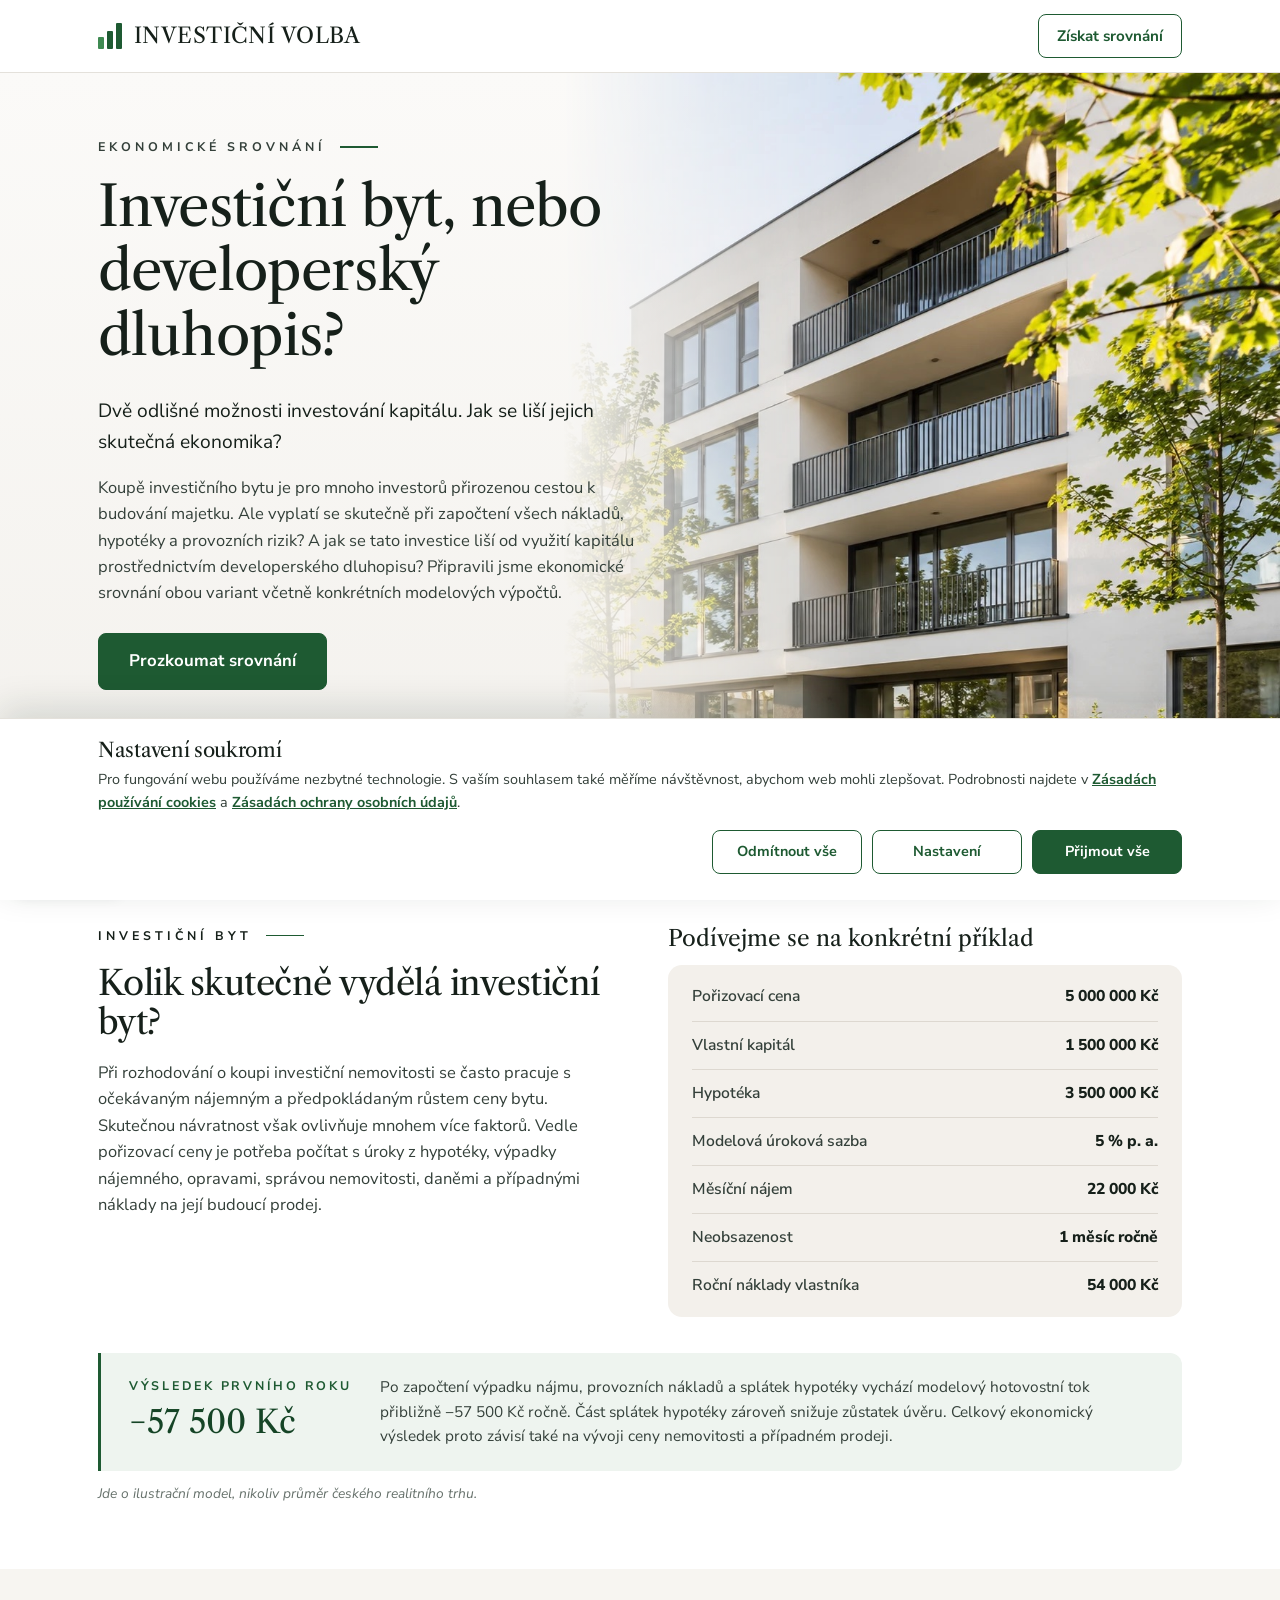
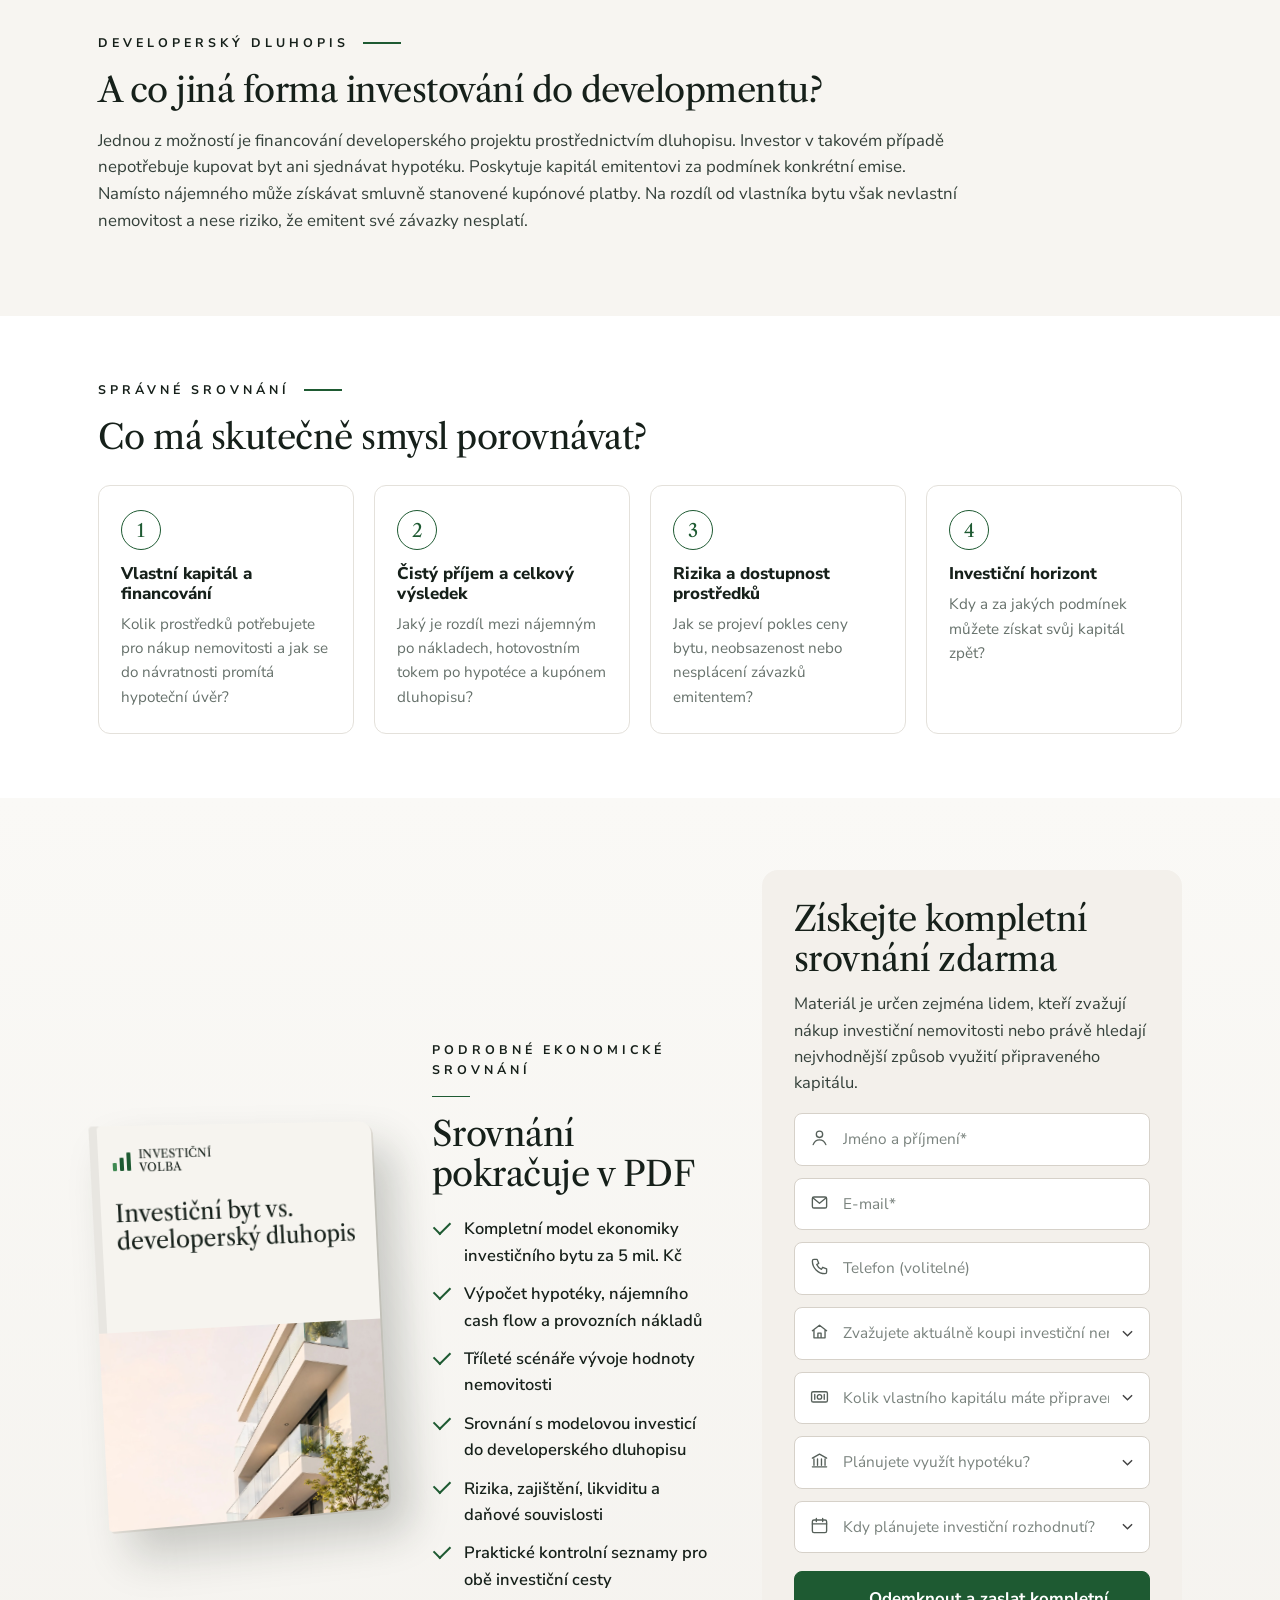
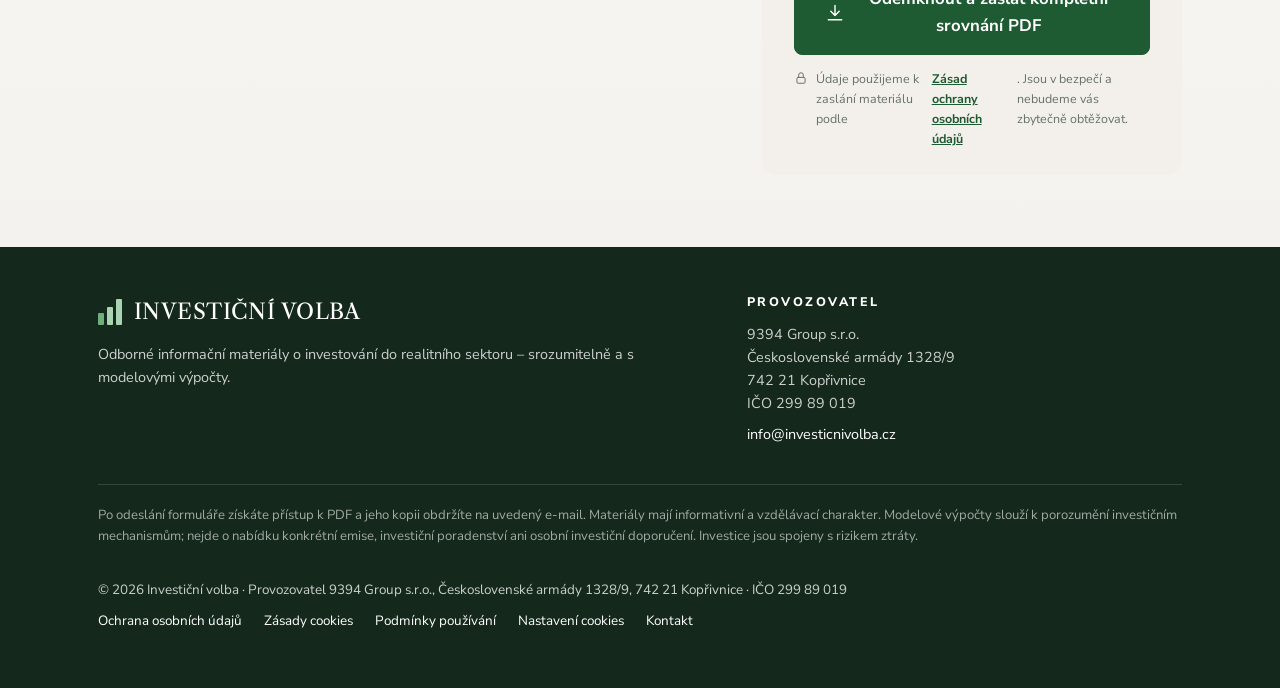
==== commit fd0e3d79: "Landing page na /reality a /dluhopis, uzamčené bez odkazů na zbytek webu, vlastní právní stránky; st" ====
--- a/byt-vs-dluhopis/index.html
+++ b/byt-vs-dluhopis/index.html
@@ -1,250 +1,7 @@
 <!doctype html>
-<html lang="cs">
-<head>
-  <meta charset="utf-8">
-  <meta name="viewport" content="width=device-width, initial-scale=1">
-  <title>Investiční byt, nebo developerský dluhopis? | Investiční volba</title>
-  <meta name="description" content="Dvě odlišné možnosti investování kapitálu. Ekonomické srovnání investičního bytu a developerského dluhopisu s modelovými výpočty v PDF zdarma.">
-  <link rel="preconnect" href="https://fonts.googleapis.com">
-  <link rel="preconnect" href="https://fonts.gstatic.com" crossorigin>
-  <link href="https://fonts.googleapis.com/css2?family=Libre+Caslon+Text:wght@400;700&family=Nunito+Sans:opsz,wght@6..12,400;6..12,600;6..12,700;6..12,800&display=swap" rel="stylesheet">
-  <link rel="stylesheet" href="../styles.css?v=3">
-  <script src="../crm.js?v=2" defer></script>
-  <script src="../cookies.js?v=1" defer></script>
-</head>
-<body>
-  <header class="topbar">
-    <div class="wrap">
-      <a href="#" class="logo"><span class="logo__mark"><i></i><i></i><i></i></span>INVESTIČNÍ VOLBA</a>
-      <a href="#pruvodce" class="btn btn--outline">Získat srovnání</a>
-    </div>
-  </header>
-
-  <main>
-    <section class="hero">
-      <div class="hero__img" style="background-image:url(../assets/hero-5b.jpg)" role="img" aria-label="Moderní bytový dům"></div>
-      <div class="wrap">
-        <div class="hero__text">
-          <p class="eyebrow">Ekonomické srovnání</p>
-          <h1>Investiční byt, nebo developerský dluhopis?</h1>
-          <p class="sub">Dvě odlišné možnosti investování kapitálu. Jak se liší jejich skutečná ekonomika?</p>
-          <p class="hide-mobile">Koupě investičního bytu je pro mnoho investorů přirozenou cestou k budování majetku. Ale vyplatí se skutečně při započtení všech nákladů, hypotéky a provozních rizik? A jak se tato investice liší od využití kapitálu prostřednictvím developerského dluhopisu? Připravili jsme ekonomické srovnání obou variant včetně konkrétních modelových výpočtů.</p>
-          <a href="#priklad" class="btn">Prozkoumat srovnání</a>
-        </div>
-      </div>
-    </section>
-
-    <section class="strip hide-mobile" aria-label="Co najdete ve srovnání">
-      <div class="wrap">
-        <div class="strip__item">
-          <svg class="icon" viewBox="0 0 24 24"><path d="M3 11l9-7 9 7M5 9.5V20h14V9.5M10 20v-6h4v6"/></svg>
-          <div><strong>Model bytu za 5 mil. Kč</strong><span>kompletní ekonomika</span></div>
-        </div>
-        <div class="strip__item">
-          <svg class="icon" viewBox="0 0 24 24"><path d="M3 9l9-5 9 5M5 10v8M9.5 10v8M14.5 10v8M19 10v8M3 20h18"/></svg>
-          <div><strong>Hypotéka a cash flow</strong><span>splátky, nájem, náklady</span></div>
-        </div>
-        <div class="strip__item">
-          <svg class="icon" viewBox="0 0 32 32"><path d="M3 26l8-9 6 5 12-14"/><path d="M22 8h7v7"/></svg>
-          <div><strong>Tři scénáře</strong><span>vývoje hodnoty bytu</span></div>
-        </div>
-        <div class="strip__item">
-          <svg class="icon" viewBox="0 0 32 32"><path d="M16 4v24M6 9h20M6 9l-4 9a4 4 0 008 0L6 9zM26 9l-4 9a4 4 0 008 0l-4-9zM11 28h10"/></svg>
-          <div><strong>Srovnání s dluhopisem</strong><span>výnos, rizika, likvidita</span></div>
-        </div>
-      </div>
-    </section>
-
-    <section class="section" id="priklad">
-      <div class="wrap cols">
-        <div>
-          <p class="eyebrow">Investiční byt</p>
-          <h2>Kolik skutečně vydělá investiční byt?</h2>
-          <p>Při rozhodování o koupi investiční nemovitosti se často pracuje s očekávaným nájemným a předpokládaným růstem ceny bytu. Skutečnou návratnost však ovlivňuje mnohem více faktorů. Vedle pořizovací ceny je potřeba počítat s úroky z hypotéky, výpadky nájemného, opravami, správou nemovitosti, daněmi a případnými náklady na její budoucí prodej.</p>
-        </div>
-        <div>
-          <h3 style="font-family:var(--serif);font-weight:400;font-size:1.4rem;margin-bottom:14px">Podívejme se na konkrétní příklad</h3>
-          <div class="table-card">
-            <table class="table">
-              <tr><th>Pořizovací cena</th><td>5 000 000 Kč</td></tr>
-              <tr><th>Vlastní kapitál</th><td>1 500 000 Kč</td></tr>
-              <tr><th>Hypotéka</th><td>3 500 000 Kč</td></tr>
-              <tr><th>Modelová úroková sazba</th><td>5 % p. a.</td></tr>
-              <tr><th>Měsíční nájem</th><td>22 000 Kč</td></tr>
-              <tr><th>Neobsazenost</th><td>1 měsíc ročně</td></tr>
-              <tr><th>Roční náklady vlastníka</th><td>54 000 Kč</td></tr>
-            </table>
-          </div>
-        </div>
-      </div>
-      <div class="wrap">
-        <div class="result">
-          <div><span class="result__label">Výsledek prvního roku</span><span class="result__value">−57 500 Kč</span></div>
-          <p>Po započtení výpadku nájmu, provozních nákladů a splátek hypotéky vychází modelový hotovostní tok přibližně −57 500 Kč ročně. Část splátek hypotéky zároveň snižuje zůstatek úvěru. Celkový ekonomický výsledek proto závisí také na vývoji ceny nemovitosti a případném prodeji.</p>
-        </div>
-        <p class="note">Jde o ilustrační model, nikoliv průměr českého realitního trhu.</p>
-      </div>
-    </section>
-
-    <section class="section section--cream hide-mobile">
-      <div class="wrap">
-        <p class="eyebrow">Developerský dluhopis</p>
-        <h2>A co jiná forma investování do developmentu?</h2>
-        <p class="lead-text">Jednou z možností je financování developerského projektu prostřednictvím dluhopisu. Investor v takovém případě nepotřebuje kupovat byt ani sjednávat hypotéku. Poskytuje kapitál emitentovi za podmínek konkrétní emise. Namísto nájemného může získávat smluvně stanovené kupónové platby. Na rozdíl od vlastníka bytu však nevlastní nemovitost a nese riziko, že emitent své závazky nesplatí.</p>
-      </div>
-    </section>
-
-    <section class="section">
-      <div class="wrap">
-        <p class="eyebrow">Správné srovnání</p>
-        <h2>Co má skutečně smysl porovnávat?</h2>
-        <div class="cards cards--4">
-          <article class="card"><span class="num">1</span><h3>Vlastní kapitál a financování</h3><p>Kolik prostředků potřebujete pro nákup nemovitosti a jak se do návratnosti promítá hypoteční úvěr?</p></article>
-          <article class="card"><span class="num">2</span><h3>Čistý příjem a celkový výsledek</h3><p>Jaký je rozdíl mezi nájemným po nákladech, hotovostním tokem po hypotéce a kupónem dluhopisu?</p></article>
-          <article class="card"><span class="num">3</span><h3>Rizika a dostupnost prostředků</h3><p>Jak se projeví pokles ceny bytu, neobsazenost nebo nesplácení závazků emitentem?</p></article>
-          <article class="card"><span class="num">4</span><h3>Investiční horizont</h3><p>Kdy a za jakých podmínek můžete získat svůj kapitál zpět?</p></article>
-        </div>
-      </div>
-    </section>
-
-    <section class="guide" id="pruvodce">
-      <div class="wrap">
-        <div class="book" aria-hidden="true">
-          <div class="book__cover">
-            <span class="book__brand"><span class="logo__mark"><i></i><i></i><i></i></span>Investiční<br>volba</span>
-            <span class="book__title">Investiční byt vs. developerský dluhopis</span>
-            <span class="book__img" style="background-image:url(../assets/obalka.jpg)"></span>
-          </div>
-        </div>
-
-        <div>
-          <p class="eyebrow eyebrow--under">Podrobné ekonomické srovnání</p>
-          <h2>Srovnání pokračuje v PDF</h2>
-          <ul class="checks">
-            <li>Kompletní model ekonomiky investičního bytu za 5 mil. Kč</li>
-            <li>Výpočet hypotéky, nájemního cash flow a provozních nákladů</li>
-            <li>Tříleté scénáře vývoje hodnoty nemovitosti</li>
-            <li>Srovnání s modelovou investicí do developerského dluhopisu</li>
-            <li>Rizika, zajištění, likviditu a daňové souvislosti</li>
-            <li>Praktické kontrolní seznamy pro obě investiční cesty</li>
-          </ul>
-        </div>
-
-        <div class="form-card">
-          <form id="leadForm" novalidate data-formular="Investiční volba 5B – Investiční byt vs. developerský dluhopis" data-pdf="../assets/Investicni_volba_5B_Investicni_byt_vs_developersky_dluhopis.pdf">
-            <h2>Získejte kompletní srovnání zdarma</h2>
-            <p>Materiál je určen zejména lidem, kteří zvažují nákup investiční nemovitosti nebo právě hledají nejvhodnější způsob využití připraveného kapitálu.</p>
-
-            <div class="field">
-              <svg class="icon" viewBox="0 0 24 24"><circle cx="12" cy="8" r="4"/><path d="M4 21c1.5-4 4.5-6 8-6s6.5 2 8 6"/></svg>
-              <input name="name" type="text" placeholder="Jméno a příjmení*" autocomplete="name" aria-label="Jméno a příjmení" required>
-              <small class="err">Vyplňte prosím jméno a příjmení.</small>
-            </div>
-            <div class="field">
-              <svg class="icon" viewBox="0 0 24 24"><rect x="3" y="5" width="18" height="14" rx="2"/><path d="M3.5 6l8.5 7 8.5-7"/></svg>
-              <input name="email" type="email" placeholder="E-mail*" autocomplete="email" aria-label="E-mail" required>
-              <small class="err">Zadejte platný e-mail, pošleme vám na něj kopii PDF.</small>
-            </div>
-            <div class="field">
-              <svg class="icon" viewBox="0 0 24 24"><path d="M5 3h4l2 5-2.5 1.5a11 11 0 006 6L16 13l5 2v4a2 2 0 01-2 2A16 16 0 013 5a2 2 0 012-2z"/></svg>
-              <input name="phone" type="tel" placeholder="Telefon (volitelné)" autocomplete="tel" aria-label="Telefon">
-              <small class="err">Zkontrolujte prosím telefonní číslo.</small>
-            </div>
-            <div class="field">
-              <svg class="icon" viewBox="0 0 24 24"><path d="M3 11l9-7 9 7M5 9.5V20h14V9.5M10 20v-6h4v6"/></svg>
-              <select name="koupe" aria-label="Zvažujete aktuálně koupi investiční nemovitosti?" required>
-                <option value="" selected disabled>Zvažujete aktuálně koupi investiční nemovitosti?</option>
-                <option>Ano, aktivně hledám</option>
-                <option>Spíše ano, zatím zjišťuji</option>
-                <option>Spíše ne, hledám jiné možnosti</option>
-                <option>Investiční byt už vlastním</option>
-              </select>
-            </div>
-            <div class="field">
-              <svg class="icon" viewBox="0 0 24 24"><rect x="2" y="6" width="20" height="13" rx="2"/><circle cx="12" cy="12.5" r="2.8"/><path d="M6 9.5v6M18 9.5v6"/></svg>
-              <select name="kapital" aria-label="Kolik vlastního kapitálu máte připraveno?" required>
-                <option value="" selected disabled>Kolik vlastního kapitálu máte připraveno?</option>
-                <option>Do 500 000 Kč</option>
-                <option>500 000 – 1 000 000 Kč</option>
-                <option>1 – 2 mil. Kč</option>
-                <option>2 – 5 mil. Kč</option>
-                <option>Nad 5 mil. Kč</option>
-              </select>
-            </div>
-            <div class="field">
-              <svg class="icon" viewBox="0 0 24 24"><path d="M3 9l9-5 9 5M5 10v8M9.5 10v8M14.5 10v8M19 10v8M3 20h18"/></svg>
-              <select name="hypoteka" aria-label="Plánujete využít hypotéku?" required>
-                <option value="" selected disabled>Plánujete využít hypotéku?</option>
-                <option>Ano</option>
-                <option>Možná, zatím nevím</option>
-                <option>Ne, z vlastních zdrojů</option>
-              </select>
-            </div>
-            <div class="field">
-              <svg class="icon" viewBox="0 0 24 24"><rect x="3" y="5" width="18" height="16" rx="2"/><path d="M3 10h18M8 3v4M16 3v4"/></svg>
-              <select name="rozhodnuti" aria-label="Kdy plánujete investiční rozhodnutí?" required>
-                <option value="" selected disabled>Kdy plánujete investiční rozhodnutí?</option>
-                <option>Do 3 měsíců</option>
-                <option>Do 6 měsíců</option>
-                <option>Do 1 roku</option>
-                <option>Zatím neplánuji</option>
-              </select>
-            </div>
-
-            <button type="submit" class="btn btn--full">
-              <svg class="icon" viewBox="0 0 24 24"><path d="M12 3v12M7 10l5 5 5-5M4 20h16"/></svg>
-              Odemknout a zaslat kompletní srovnání PDF
-            </button>
-            <p class="secure"><svg class="icon" viewBox="0 0 24 24"><rect x="5" y="11" width="14" height="10" rx="2"/><path d="M8 11V7a4 4 0 018 0v4"/></svg>Údaje použijeme k zaslání materiálu podle <a href="../zasady-ochrany-osobnich-udaju.html">Zásad ochrany osobních údajů</a>. Jsou v bezpečí a nebudeme vás zbytečně obtěžovat.</p>
-          </form>
-
-          <div class="thanks" id="thanks" hidden>
-            <h2>Děkujeme!</h2>
-            <p>Kompletní srovnání je připravené ke stažení.</p>
-            <a class="btn" href="#" download>
-              <svg class="icon" viewBox="0 0 24 24"><path d="M12 3v12M7 10l5 5 5-5M4 20h16"/></svg>
-              Stáhnout PDF
-            </a>
-          </div>
-        </div>
-      </div>
-    </section>
-  </main>
-
-  <footer class="site-foot">
-  <div class="wrap">
-    <div class="foot-grid">
-      <div>
-        <a href="../" class="logo"><span class="logo__mark"><i></i><i></i><i></i></span>INVESTIČNÍ VOLBA</a>
-        <p>Odborné informační materiály o investování do realitního sektoru – srozumitelně a s modelovými výpočty.</p>
-      </div>
-      <div>
-        <h3>Průvodci</h3>
-        <ul>
-          <li><a href="../reality-bez-koupe/">Reality bez koupě nemovitosti</a></li>
-          <li><a href="../byt-vs-dluhopis/">Investiční byt, nebo dluhopis?</a></li>
-        </ul>
-      </div>
-      <div>
-        <h3>Provozovatel</h3>
-        <p>9394 Group s.r.o.<br>Československé armády 1328/9<br>742 21 Kopřivnice<br>IČO 299 89 019</p>
-        <p><a href="mailto:info@investicnivolba.cz">info@investicnivolba.cz</a></p>
-      </div>
-    </div>
-    <p class="foot-note">Po odeslání formuláře získáte přístup k PDF a jeho kopii obdržíte na uvedený e-mail. Materiály mají informativní a vzdělávací charakter. Modelové výpočty slouží k porozumění investičním mechanismům; nejde o nabídku konkrétní emise, investiční poradenství ani osobní investiční doporučení. Investice jsou spojeny s rizikem ztráty.</p>
-    <div class="foot-bottom">
-      <span>© 2026 Investiční volba · Provozovatel 9394 Group s.r.o., Československé armády 1328/9, 742 21 Kopřivnice · IČO 299 89 019</span>
-      <nav aria-label="Právní informace">
-        <a href="../zasady-ochrany-osobnich-udaju.html">Ochrana osobních údajů</a>
-        <a href="../zasady-cookies.html">Zásady cookies</a>
-        <a href="../podminky-pouzivani.html">Podmínky používání</a>
-        <button type="button" data-open-cookies>Nastavení cookies</button>
-        <a href="mailto:info@investicnivolba.cz">Kontakt</a>
-      </nav>
-    </div>
-  </div>
-</footer>
-
-  <script src="../script.js?v=2"></script>
-</body>
-</html>
+<html lang="cs"><head><meta charset="utf-8"><meta name="robots" content="noindex">
+<title>Přesměrování</title>
+<link rel="canonical" href="/dluhopis/">
+<script>location.replace('/dluhopis/' + location.search + location.hash);</script>
+<meta http-equiv="refresh" content="0; url=/dluhopis/">
+</head><body><p><a href="/dluhopis/">Pokračovat</a></p></body></html>
